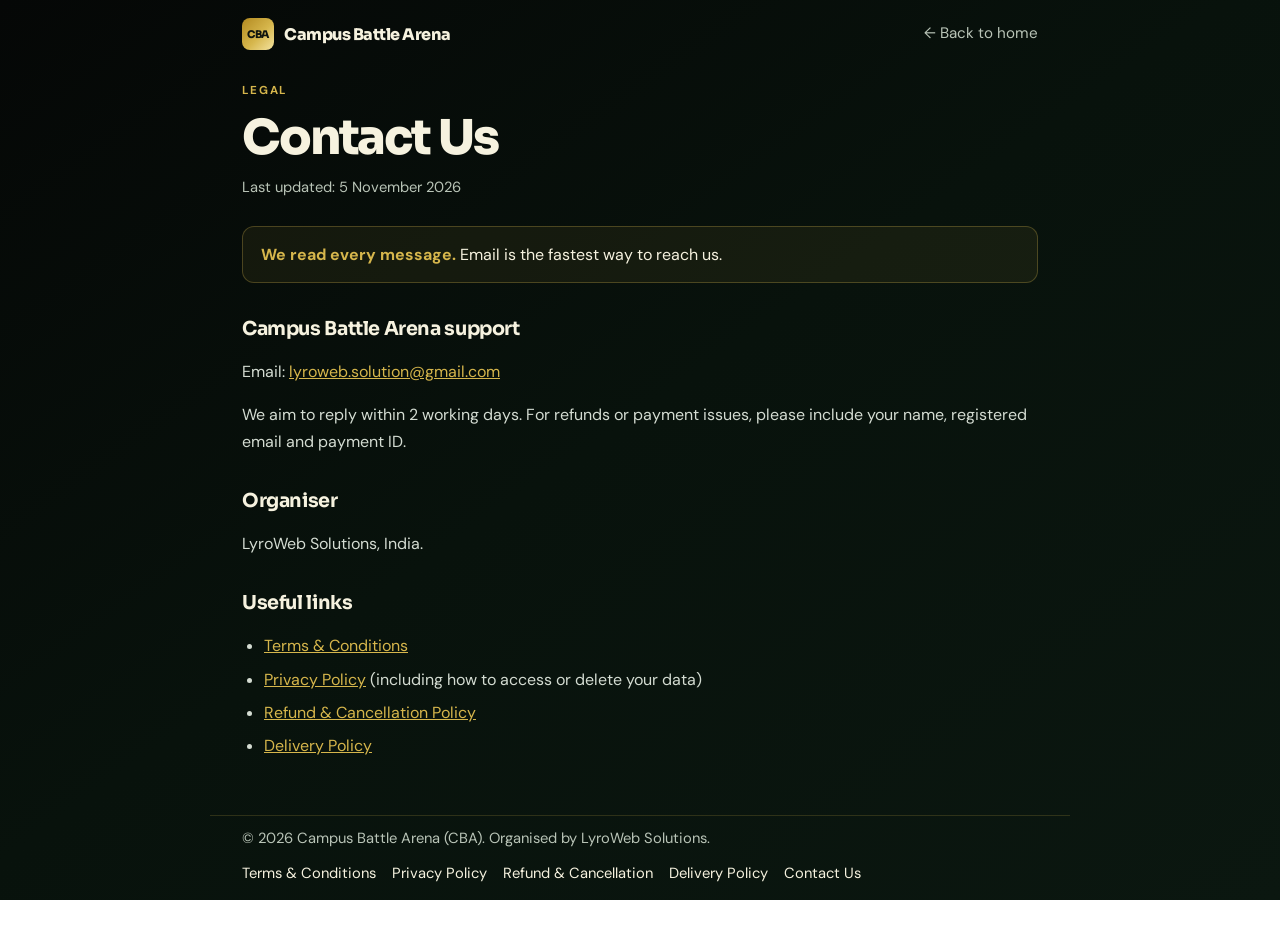
==== contact.html @ 4af37ffe "Add files via upload" ====
<!doctype html>
<html lang="en"><head>
<meta charset="utf-8"><meta name="viewport" content="width=device-width,initial-scale=1,viewport-fit=cover">
<title>Contact Us · Campus Battle Arena</title>
<meta name="description" content="Contact Us for Campus Battle Arena, organised by LyroWeb Solutions.">
<link rel="preconnect" href="https://fonts.googleapis.com"><link rel="preconnect" href="https://fonts.gstatic.com" crossorigin>
<link href="https://fonts.googleapis.com/css2?family=Sora:wght@700;800&family=DM+Sans:wght@400;500;700&display=swap" rel="stylesheet">
<link rel="stylesheet" href="legal.css">
</head><body>
<header class="top"><a class="logo" href="index.html"><span class="logo-mark">CBA</span> Campus Battle Arena</a><a class="back" href="index.html">← Back to home</a></header>
<main>
<p class="eyebrow">LEGAL</p><h1>Contact Us</h1><p class="updated">Last updated: 5 November 2026</p>
<div class="note"><b>We read every message.</b> Email is the fastest way to reach us.</div>

<h2>Campus Battle Arena support</h2>
<p>Email: <a href="mailto:lyroweb.solution@gmail.com">lyroweb.solution@gmail.com</a></p>
<p>We aim to reply within 2 working days. For refunds or payment issues, please include your name, registered email and payment ID.</p>

<h2>Organiser</h2>
<p>LyroWeb Solutions, India.</p>

<h2>Useful links</h2>
<ul>
<li><a href="terms.html">Terms &amp; Conditions</a></li>
<li><a href="privacy.html">Privacy Policy</a> (including how to access or delete your data)</li>
<li><a href="refund.html">Refund &amp; Cancellation Policy</a></li>
<li><a href="delivery.html">Delivery Policy</a></li>
</ul>

</main>
<footer>© 2026 Campus Battle Arena (CBA). Organised by LyroWeb Solutions.<br><a href="terms.html">Terms &amp; Conditions</a><a href="privacy.html">Privacy Policy</a><a href="refund.html">Refund &amp; Cancellation</a><a href="delivery.html">Delivery Policy</a><a href="contact.html">Contact Us</a></footer>
</body></html>
---- legal.css ----
:root{--bg1:#050807;--bg2:#0b1710;--text:#f6f2df;--muted:#b9c4b7;--line:rgba(214,182,76,.28);--accent:#d6b64c}
*,*::before,*::after{box-sizing:border-box}
html{scroll-behavior:smooth}
body{margin:0;min-height:100vh;font:400 16px/1.7 'DM Sans',system-ui,sans-serif;color:var(--text);background:linear-gradient(145deg,#050706,#08120c 48%,#0b1710) fixed}
a{color:var(--accent)}
.top{max-width:860px;margin:0 auto;padding:18px clamp(20px,4vw,32px) 0;display:flex;justify-content:space-between;align-items:center;gap:14px;flex-wrap:wrap}
.logo{display:inline-flex;align-items:center;gap:10px;font:800 1rem 'Sora',sans-serif;letter-spacing:-.03em;color:var(--text);text-decoration:none}
.logo-mark{display:inline-grid;place-items:center;width:32px;height:32px;border-radius:8px;color:#10150f;background:linear-gradient(135deg,#b38a20,var(--accent) 55%,#f4e3a0);font:800 .66rem 'Sora';letter-spacing:-.06em}
.back{color:var(--muted);text-decoration:none;font-size:.95rem}.back:hover{color:var(--accent)}
main{max-width:860px;margin:0 auto;padding:34px clamp(20px,4vw,32px) 40px}
.eyebrow{font:700 .72rem/1.2 'DM Sans';letter-spacing:.16em;color:var(--accent);margin:0 0 14px}
h1{font:800 clamp(2rem,5vw,3rem)/1.1 'Sora',sans-serif;letter-spacing:-.045em;margin:0 0 10px}
.updated{color:var(--muted);font-size:.92rem;margin:0 0 26px}
.note{border:1px solid var(--line);background:rgba(214,182,76,.07);border-radius:12px;padding:14px 18px;margin:0 0 28px}
.note b{color:var(--accent)}
h2{font:700 1.2rem/1.3 'Sora',sans-serif;letter-spacing:-.02em;margin:34px 0 10px}
p,li{color:#d4dcd2}
ul{padding-left:22px}li{margin:6px 0}
table{width:100%;border-collapse:collapse;margin:12px 0;font-size:.95rem}
th,td{text-align:left;padding:10px 12px;border-bottom:1px solid rgba(214,182,76,.18);vertical-align:top;color:#d4dcd2}
th{color:var(--accent);font-weight:700}
.tw{overflow-x:auto}
footer{max-width:860px;margin:0 auto;padding:10px clamp(20px,4vw,32px) 50px;color:var(--muted);font-size:.92rem;border-top:1px solid rgba(214,182,76,.18)}
footer a{color:var(--text);margin-right:16px;text-decoration:none;display:inline-block;margin-top:10px}footer a:hover{color:var(--accent)}
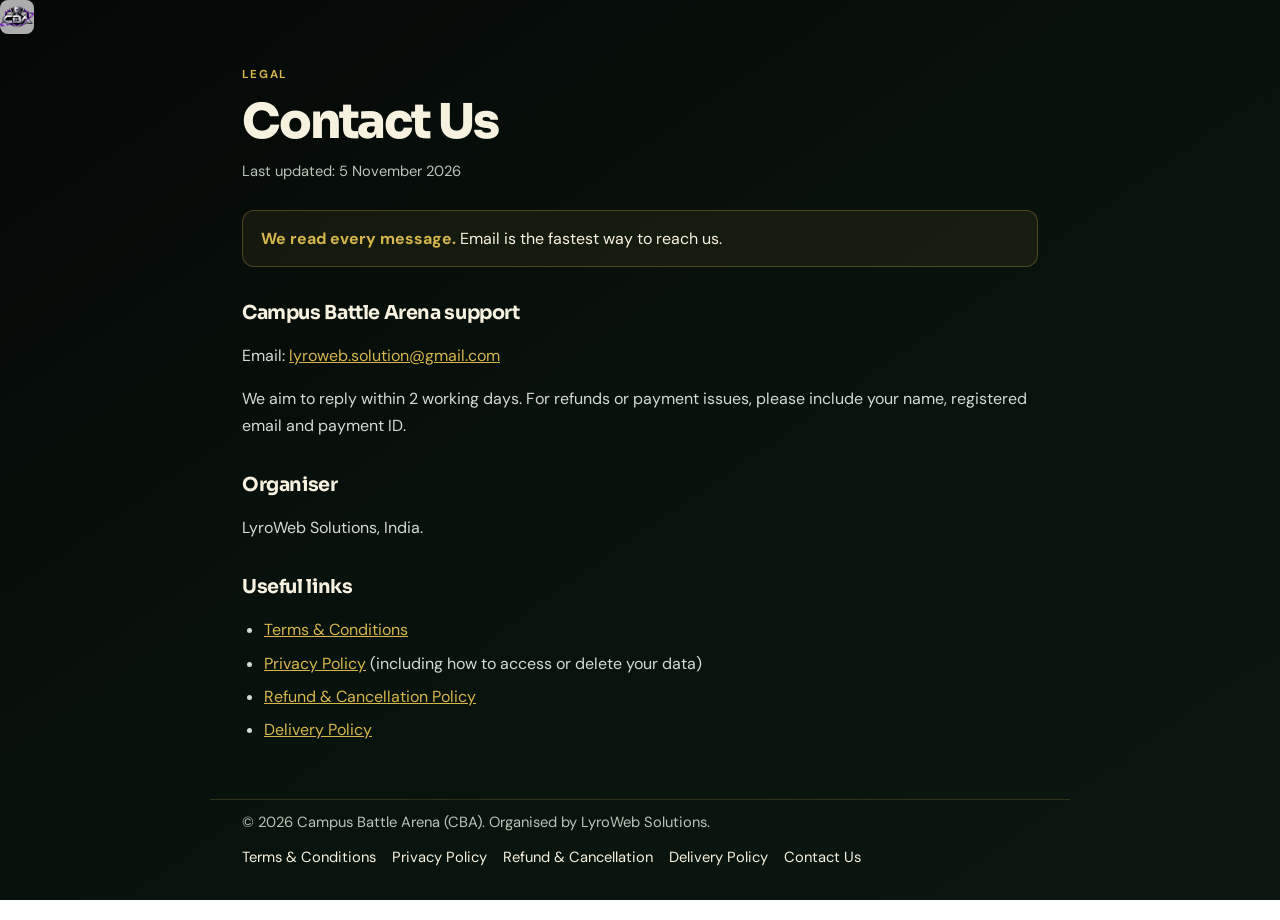
==== commit ee0bfa8b: "Update contact.html" ====
--- a/contact.html
+++ b/contact.html
@@ -2,13 +2,14 @@
 <html lang="en"><head>
 <meta charset="utf-8"><meta name="viewport" content="width=device-width,initial-scale=1,viewport-fit=cover">
 <title>Contact Us · Campus Battle Arena</title>
+<link rel="icon" type="image/png" href="cba.png">
+<link rel="apple-touch-icon" href="cba.png">
 <meta name="description" content="Contact Us for Campus Battle Arena, organised by LyroWeb Solutions.">
 <link rel="preconnect" href="https://fonts.googleapis.com"><link rel="preconnect" href="https://fonts.gstatic.com" crossorigin>
 <link href="https://fonts.googleapis.com/css2?family=Sora:wght@700;800&family=DM+Sans:wght@400;500;700&display=swap" rel="stylesheet">
 <link rel="stylesheet" href="legal.css">
 </head><body>
-<header class="top"><a class="logo" href="index.html"><span class="logo-mark">CBA</span> Campus Battle Arena</a><a class="back" href="index.html">← Back to home</a></header>
-<main>
+<img src="cba.png" alt="Campus Battle Arena logo" class="logo-img"><main>
 <p class="eyebrow">LEGAL</p><h1>Contact Us</h1><p class="updated">Last updated: 5 November 2026</p>
 <div class="note"><b>We read every message.</b> Email is the fastest way to reach us.</div>
 
@@ -29,4 +30,4 @@
 
 </main>
 <footer>© 2026 Campus Battle Arena (CBA). Organised by LyroWeb Solutions.<br><a href="terms.html">Terms &amp; Conditions</a><a href="privacy.html">Privacy Policy</a><a href="refund.html">Refund &amp; Cancellation</a><a href="delivery.html">Delivery Policy</a><a href="contact.html">Contact Us</a></footer>
-</body></html>+</body></html>
--- a/legal.css
+++ b/legal.css
@@ -22,3 +22,4 @@
 .tw{overflow-x:auto}
 footer{max-width:860px;margin:0 auto;padding:10px clamp(20px,4vw,32px) 50px;color:var(--muted);font-size:.92rem;border-top:1px solid rgba(214,182,76,.18)}
 footer a{color:var(--text);margin-right:16px;text-decoration:none;display:inline-block;margin-top:10px}footer a:hover{color:var(--accent)}
+.logo-img{width:34px;height:34px;border-radius:8px;object-fit:cover;display:block}
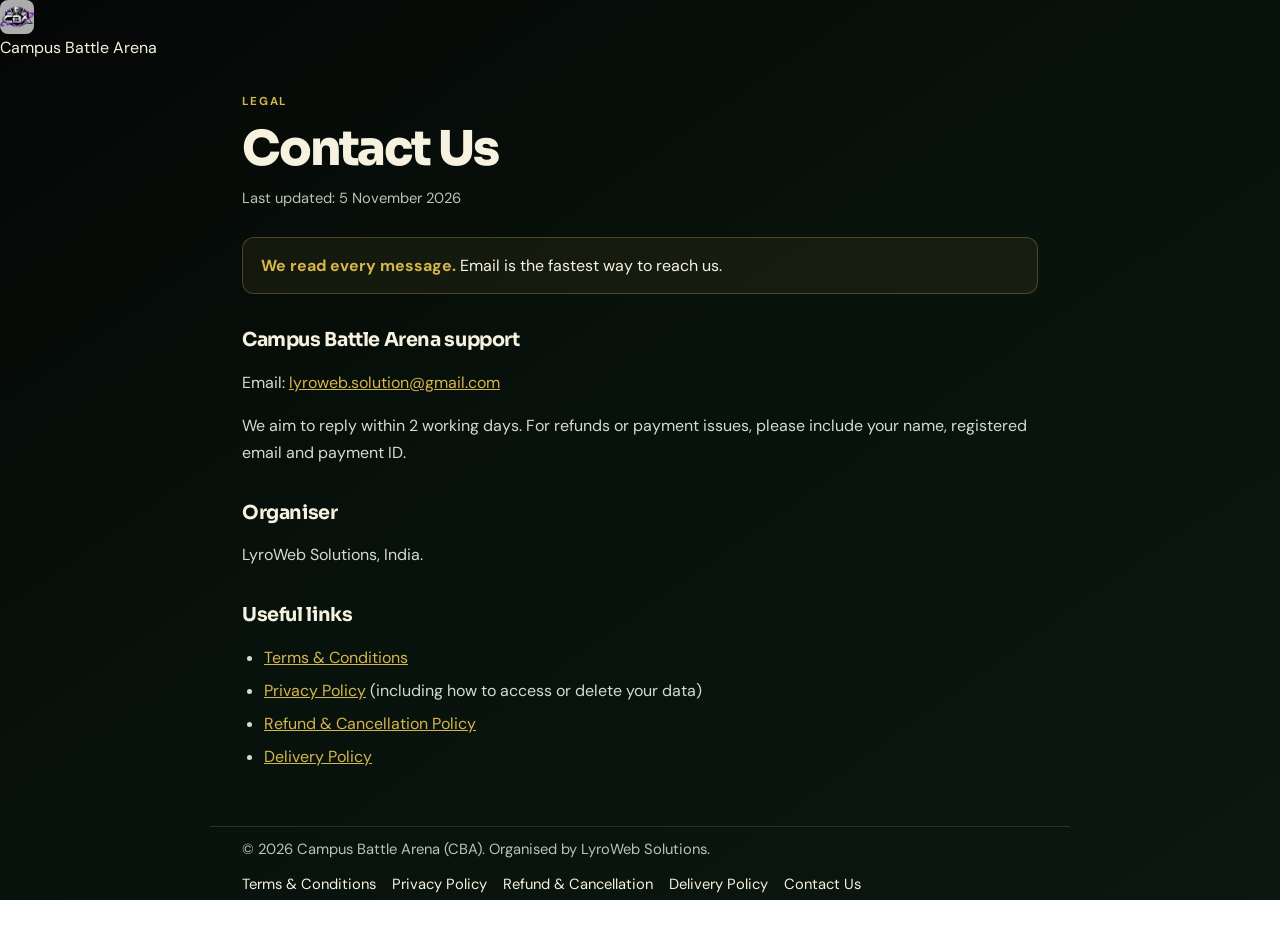
==== commit c7c8bda9: "Update contact.html" ====
--- a/contact.html
+++ b/contact.html
@@ -9,7 +9,7 @@
 <link href="https://fonts.googleapis.com/css2?family=Sora:wght@700;800&family=DM+Sans:wght@400;500;700&display=swap" rel="stylesheet">
 <link rel="stylesheet" href="legal.css">
 </head><body>
-<img src="cba.png" alt="Campus Battle Arena logo" class="logo-img"><main>
+<img src="cba.png" alt="Campus Battle Arena logo" class="logo-img">Campus Battle Arena<main>
 <p class="eyebrow">LEGAL</p><h1>Contact Us</h1><p class="updated">Last updated: 5 November 2026</p>
 <div class="note"><b>We read every message.</b> Email is the fastest way to reach us.</div>
 
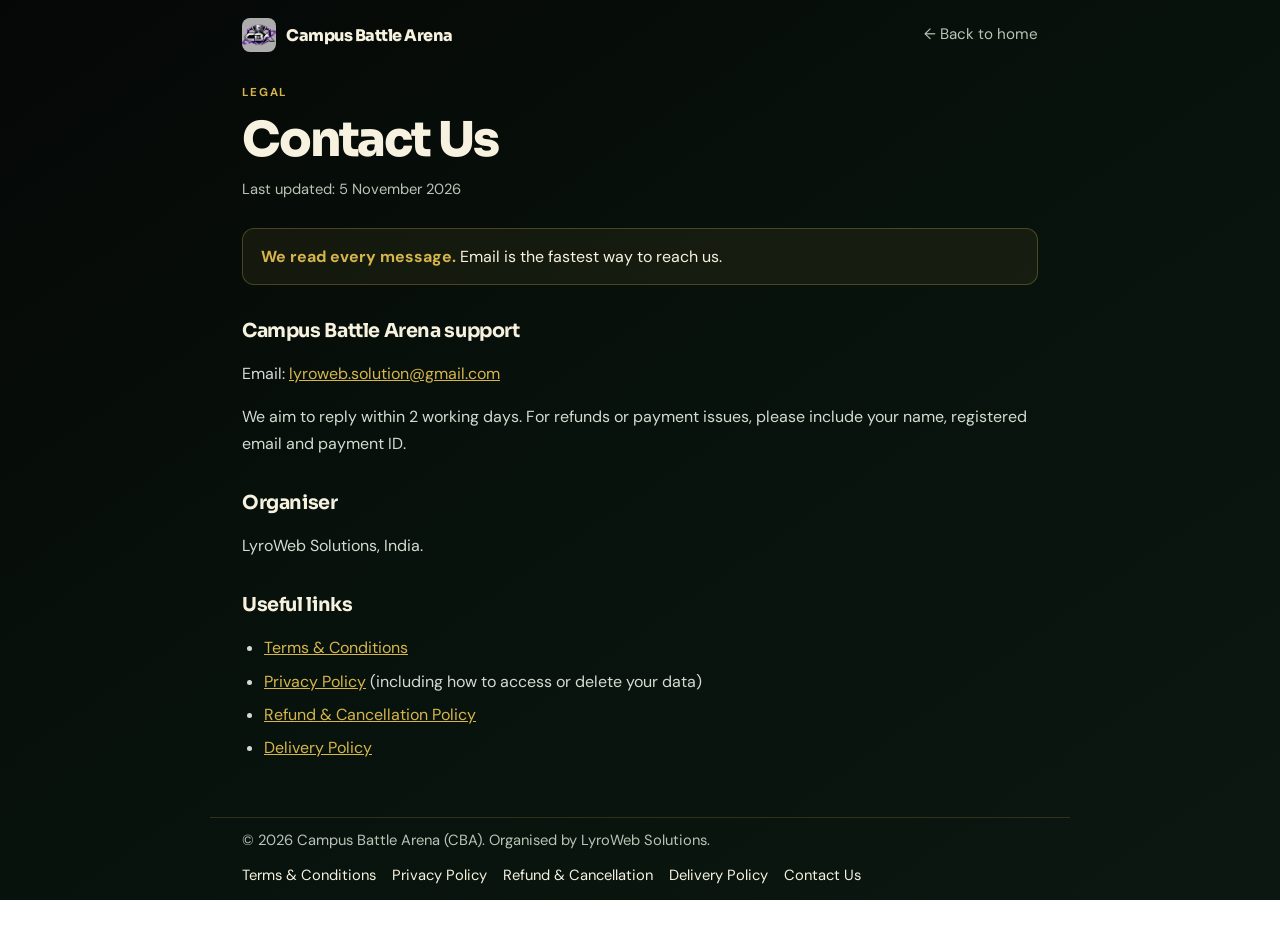
==== commit 9f2ce9b1: "Update contact.html" ====
--- a/contact.html
+++ b/contact.html
@@ -9,7 +9,8 @@
 <link href="https://fonts.googleapis.com/css2?family=Sora:wght@700;800&family=DM+Sans:wght@400;500;700&display=swap" rel="stylesheet">
 <link rel="stylesheet" href="legal.css">
 </head><body>
-<img src="cba.png" alt="Campus Battle Arena logo" class="logo-img">Campus Battle Arena<main>
+<header class="top"><a class="logo" href="index.html"><img src="cba.png" alt="Campus Battle Arena logo" class="logo-img"> Campus Battle Arena</a><a class="back" href="index.html">← Back to home</a></header>
+<main>
 <p class="eyebrow">LEGAL</p><h1>Contact Us</h1><p class="updated">Last updated: 5 November 2026</p>
 <div class="note"><b>We read every message.</b> Email is the fastest way to reach us.</div>
 
